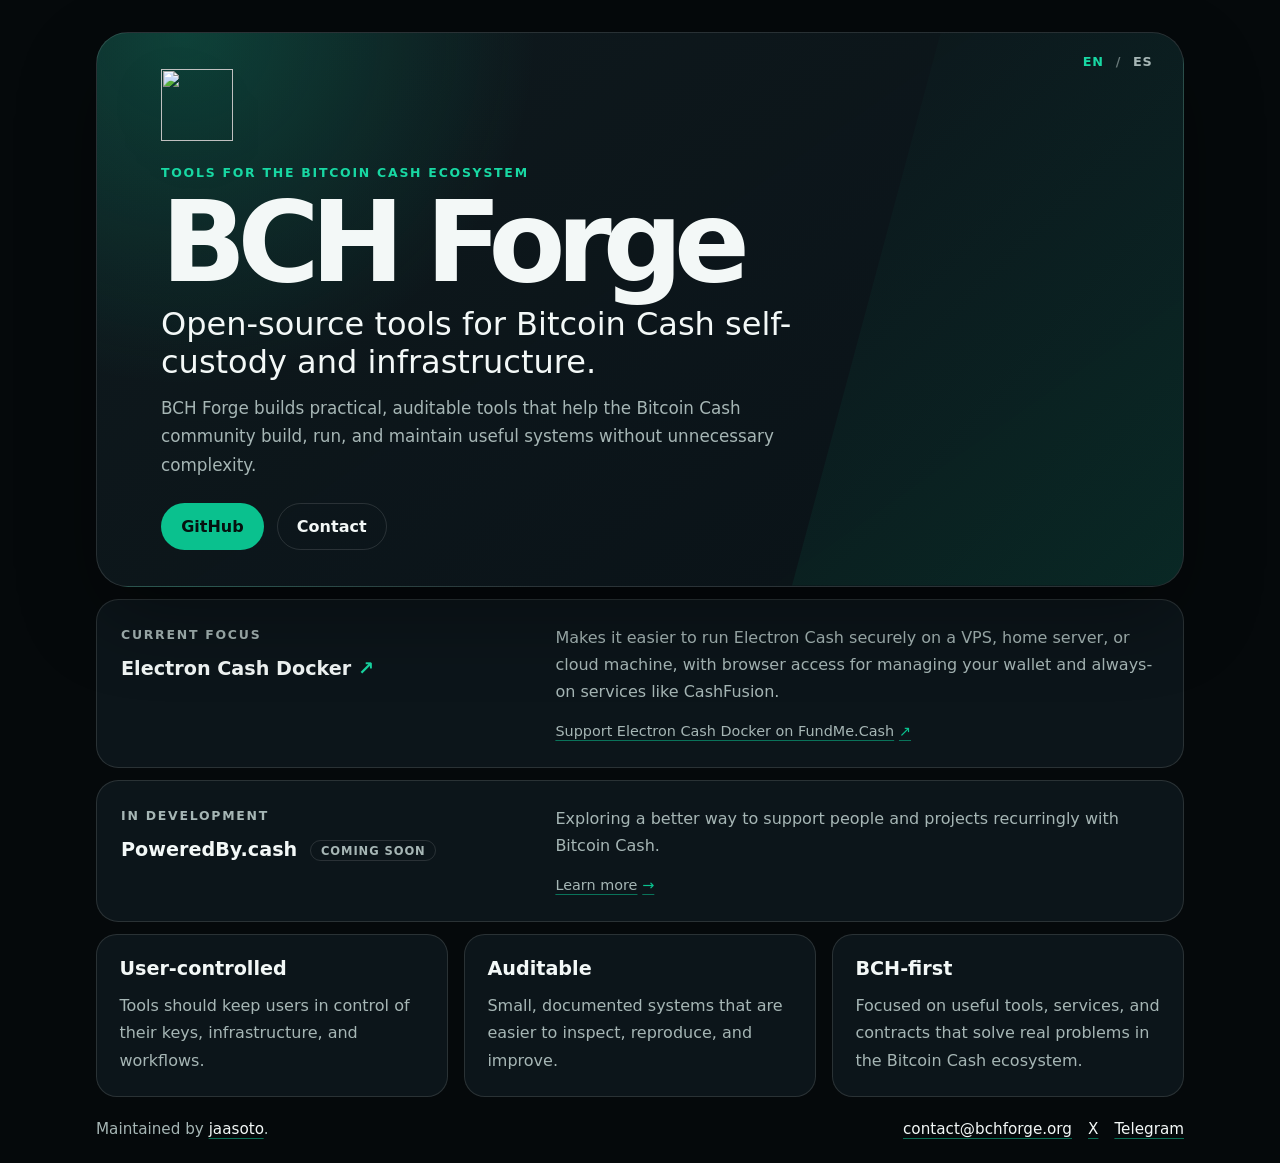
==== en/index.html @ 2e97a1b1 "feat: add English and Spanish site localization" ====
<!doctype html>
<html lang="en">
  <head>
    <meta charset="utf-8">
    <meta name="viewport" content="width=device-width, initial-scale=1">
    <meta
      name="description"
      content="BCH Forge builds open-source tools for Bitcoin Cash self-custody and infrastructure."
    >
    <meta property="og:type" content="website">
    <meta property="og:url" content="https://bchforge.org/en/">
    <meta property="og:title" content="BCH Forge">
    <meta
      property="og:description"
      content="Open-source tools for Bitcoin Cash self-custody and infrastructure."
    >
    <meta property="og:image" content="https://bchforge.org/assets/social-card.png">
    <meta property="og:locale" content="en_US">
    <meta property="og:locale:alternate" content="es_ES">
    <meta name="twitter:card" content="summary_large_image">
    <meta name="twitter:title" content="BCH Forge">
    <meta
      name="twitter:description"
      content="Open-source tools for Bitcoin Cash self-custody and infrastructure."
    >
    <meta name="twitter:image" content="https://bchforge.org/assets/social-card.png">
    <title>BCH Forge</title>
    <link rel="icon" href="/assets/favicon.svg" type="image/svg+xml">
    <link rel="apple-touch-icon" href="/assets/apple-touch-icon.png">
    <link rel="canonical" href="https://bchforge.org/en/">
    <link rel="alternate" hreflang="en" href="https://bchforge.org/en/">
    <link rel="alternate" hreflang="es" href="https://bchforge.org/es/">
    <link rel="alternate" hreflang="x-default" href="https://bchforge.org/en/">
    <link rel="stylesheet" href="/styles.css">
  </head>
  <body>
    <main class="page-shell">
      <section class="hero" aria-labelledby="hero-title">
        <nav class="lang-nav" aria-label="Language">
          <a href="/en/" hreflang="en" aria-current="page">EN</a>
          <span aria-hidden="true">/</span>
          <a href="/es/" hreflang="es">ES</a>
        </nav>
        <img class="brand-mark" src="/assets/mark.svg" alt="" width="96" height="96">
        <p class="eyebrow">Tools for the Bitcoin Cash ecosystem</p>
        <h1 id="hero-title">BCH Forge</h1>
        <p class="tagline">Open-source tools for Bitcoin Cash self-custody and infrastructure.</p>
        <p class="intro">
          BCH Forge builds practical, auditable tools that help the Bitcoin Cash
          community build, run, and maintain useful systems without unnecessary complexity.
        </p>
        <div class="actions" aria-label="Primary links">
          <a class="button primary" href="https://github.com/bchforge">GitHub</a>
          <a class="button" href="mailto:contact@bchforge.org">Contact</a>
        </div>
      </section>

      <section class="panel" aria-labelledby="focus-title">
        <div>
          <p class="section-label">Current focus</p>
          <h2 id="focus-title">
            <a href="https://github.com/bchforge/electron-cash-docker">
              Electron Cash Docker <span aria-hidden="true">&#8599;</span>
            </a>
          </h2>
        </div>
        <div class="focus-content">
          <p>
            Makes it easier to run Electron Cash securely on a VPS, home server, or
            cloud machine, with browser access for managing your wallet and always-on
            services like CashFusion.
          </p>
          <a class="funding-link" href="https://fundme.cash/campaign/154">
            Support Electron Cash Docker on FundMe.Cash
            <span aria-hidden="true">&#8599;</span>
          </a>
        </div>
      </section>

      <section class="panel" aria-labelledby="next-title">
        <div>
          <p class="section-label">In development</p>
          <h2 id="next-title">
            PoweredBy.cash
            <span class="status-badge">Coming soon</span>
          </h2>
        </div>
        <div class="focus-content">
          <p>
            Exploring a better way to support people and projects recurringly
            with Bitcoin Cash.
          </p>
          <a class="funding-link" href="https://poweredby.cash" rel="noopener noreferrer">
            Learn more
            <span aria-hidden="true">&#8594;</span>
          </a>
        </div>
      </section>

      <section class="grid" aria-label="BCH Forge principles">
        <article>
          <h2>User-controlled</h2>
          <p>Tools should keep users in control of their keys, infrastructure, and workflows.</p>
        </article>
        <article>
          <h2>Auditable</h2>
          <p>Small, documented systems that are easier to inspect, reproduce, and improve.</p>
        </article>
        <article>
          <h2>BCH-first</h2>
          <p>Focused on useful tools, services, and contracts that solve real problems in the Bitcoin Cash ecosystem.</p>
        </article>
      </section>

      <footer>
        <span>Maintained by <a href="https://github.com/jaasoto">jaasoto</a>.</span>
        <span class="footer-links">
          <a href="mailto:contact@bchforge.org">contact@bchforge.org</a>
          <a href="https://x.com/bchforge" rel="noopener noreferrer">X</a>
          <a href="https://t.me/bchforge" rel="noopener noreferrer">Telegram</a>
        </span>
      </footer>
    </main>
  </body>
</html>
---- styles.css ----
:root {
  color-scheme: dark;
  --bg: #081114;
  --panel: #101b20;
  --panel-strong: #14252b;
  --text: #f3f8f7;
  --muted: #a6b6b5;
  --line: rgba(255, 255, 255, 0.12);
  --accent: #0ac18e;
  --accent-strong: #18d8a3;
  --shadow: rgba(0, 0, 0, 0.32);
}

* {
  box-sizing: border-box;
}

body {
  min-height: 100vh;
  margin: 0;
  color: var(--text);
  font-family:
    Inter, ui-sans-serif, system-ui, -apple-system, BlinkMacSystemFont, "Segoe UI",
    sans-serif;
  background: #05090b;
}

a {
  color: inherit;
}

.page-shell {
  width: min(68rem, calc(100% - 2rem));
  margin: 0 auto;
  padding: 2rem 0 1.25rem;
}

.hero {
  position: relative;
  overflow: hidden;
  padding: 2.25rem 4rem;
  border: 1px solid var(--line);
  border-radius: 2rem;
  background:
    radial-gradient(circle at 8% 0%, rgba(10, 193, 142, 0.24), transparent 22rem),
    linear-gradient(145deg, rgba(16, 27, 32, 0.94), rgba(10, 20, 24, 0.88));
  box-shadow: 0 2rem 5rem var(--shadow);
}

.hero::before {
  position: absolute;
  inset: 0 0 0 auto;
  width: 36%;
  background: linear-gradient(135deg, transparent 0%, rgba(10, 193, 142, 0.12) 100%);
  clip-path: polygon(38% 0, 100% 0, 100% 100%, 0 100%);
  content: "";
  pointer-events: none;
}

.hero > * {
  position: relative;
  z-index: 1;
}

.brand-mark {
  display: block;
  width: 4.5rem;
  height: 4.5rem;
  margin-bottom: 1.5rem;
  filter: drop-shadow(0 1.4rem 1.7rem rgba(0, 0, 0, 0.22));
}

.eyebrow,
.section-label {
  margin: 0 0 0.75rem;
  color: var(--accent-strong);
  font-size: 0.78rem;
  font-weight: 700;
  letter-spacing: 0.14em;
  text-transform: uppercase;
}

h1,
h2,
p {
  margin-top: 0;
}

h1 {
  margin-bottom: 0.75rem;
  font-size: clamp(3.4rem, 10vw, 7rem);
  line-height: 0.9;
  letter-spacing: -0.08em;
}

h2 {
  margin-bottom: 0.75rem;
  font-size: 1.2rem;
}

#focus-title a {
  text-decoration: none;
  transition: color 150ms ease;
}

#focus-title a span,
#focus-title a:hover {
  color: var(--accent-strong);
}

#focus-title a:focus-visible {
  outline: 2px solid var(--accent-strong);
  outline-offset: 0.25rem;
}

.status-badge {
  display: inline-block;
  margin-left: 0.4rem;
  padding: 0.15rem 0.6rem;
  border: 1px solid var(--line);
  border-radius: 999px;
  color: var(--muted);
  font-size: 0.72rem;
  font-weight: 700;
  letter-spacing: 0.08em;
  text-transform: uppercase;
  vertical-align: middle;
}

.focus-content p {
  margin-bottom: 1rem;
}

.funding-link {
  display: inline-flex;
  align-items: baseline;
  gap: 0.3rem;
  color: var(--muted);
  font-size: 0.9rem;
  line-height: 1.5;
  text-decoration-color: rgba(10, 193, 142, 0.55);
  text-underline-offset: 0.25rem;
  transition: color 150ms ease;
}

.funding-link span {
  color: var(--accent);
}

.funding-link:hover {
  color: var(--accent-strong);
}

.funding-link:focus-visible {
  outline: 2px solid var(--accent-strong);
  outline-offset: 0.25rem;
}

.tagline {
  max-width: 44rem;
  margin-bottom: 0.75rem;
  color: var(--text);
  font-size: clamp(1.35rem, 3vw, 2rem);
  line-height: 1.2;
}

.intro,
.panel p,
.grid p,
footer {
  color: var(--muted);
  line-height: 1.7;
}

.intro {
  max-width: 42rem;
  margin-bottom: 1.5rem;
  font-size: 1.05rem;
}

.actions {
  display: flex;
  flex-wrap: wrap;
  gap: 0.8rem;
}

.button {
  display: inline-flex;
  align-items: center;
  justify-content: center;
  min-height: 2.9rem;
  padding: 0 1.2rem;
  border: 1px solid var(--line);
  border-radius: 999px;
  color: var(--text);
  font-weight: 700;
  text-decoration: none;
  transition: transform 150ms ease, border-color 150ms ease, background 150ms ease;
}

.button:hover,
.button:focus-visible {
  border-color: rgba(10, 193, 142, 0.64);
  background: rgba(255, 255, 255, 0.06);
  transform: translateY(-1px);
}

.button.primary {
  border-color: transparent;
  color: #06110f;
  background: var(--accent);
}

.panel,
.grid article {
  border: 1px solid var(--line);
  background: rgba(16, 27, 32, 0.72);
}

.panel {
  display: grid;
  grid-template-columns: minmax(14rem, 0.8fr) minmax(0, 1.2fr);
  gap: 2rem;
  margin-top: 0.75rem;
  padding: 1.5rem;
  border-radius: 1.4rem;
}

.panel p:last-child,
.grid p:last-child {
  margin-bottom: 0;
}

.grid {
  display: grid;
  grid-template-columns: repeat(3, 1fr);
  gap: 1rem;
  margin-top: 0.75rem;
}

.grid article {
  min-height: 10rem;
  padding: 1.4rem;
  border-radius: 1.3rem;
}

footer {
  display: flex;
  flex-wrap: wrap;
  justify-content: space-between;
  align-items: center;
  gap: 1rem;
  padding: 1.25rem 0 0;
  font-size: 0.95rem;
}

.footer-links {
  display: inline-flex;
  flex-wrap: wrap;
  gap: 1rem;
}

footer a {
  color: var(--text);
  text-decoration-color: rgba(10, 193, 142, 0.55);
  text-underline-offset: 0.25rem;
}

@media (max-width: 760px) {
  .page-shell {
    width: min(100% - 1rem, 68rem);
    padding-top: 0.5rem;
  }

  .hero,
  .panel,
  .grid article {
    border-radius: 1.2rem;
  }

  .hero {
    padding: 2rem 1.2rem;
  }

  .brand-mark {
    width: 4rem;
    height: 4rem;
    margin-bottom: 1.2rem;
  }

  .panel,
  .grid {
    grid-template-columns: 1fr;
  }

  .panel {
    gap: 0.5rem;
    padding: 1.3rem;
  }

  .button {
    width: 100%;
  }
}

.lang-nav {
  position: absolute;
  top: 1.1rem;
  right: 1.5rem;
  z-index: 2;
  display: inline-flex;
  align-items: center;
  gap: 0.35rem;
  font-size: 0.8rem;
  font-weight: 700;
  letter-spacing: 0.06em;
}

.lang-nav a {
  padding: 0.2rem 0.4rem;
  border-radius: 0.5rem;
  color: var(--muted);
  text-decoration: none;
  transition: color 150ms ease;
}

.lang-nav a:hover {
  color: var(--text);
}

.lang-nav a:focus-visible {
  outline: 2px solid var(--accent-strong);
  outline-offset: 0.15rem;
}

.lang-nav a[aria-current="page"] {
  color: var(--accent-strong);
}

.lang-nav span {
  color: var(--muted);
  opacity: 0.6;
}

@media (max-width: 760px) {
  .lang-nav {
    top: 0.9rem;
    right: 1.2rem;
  }
}
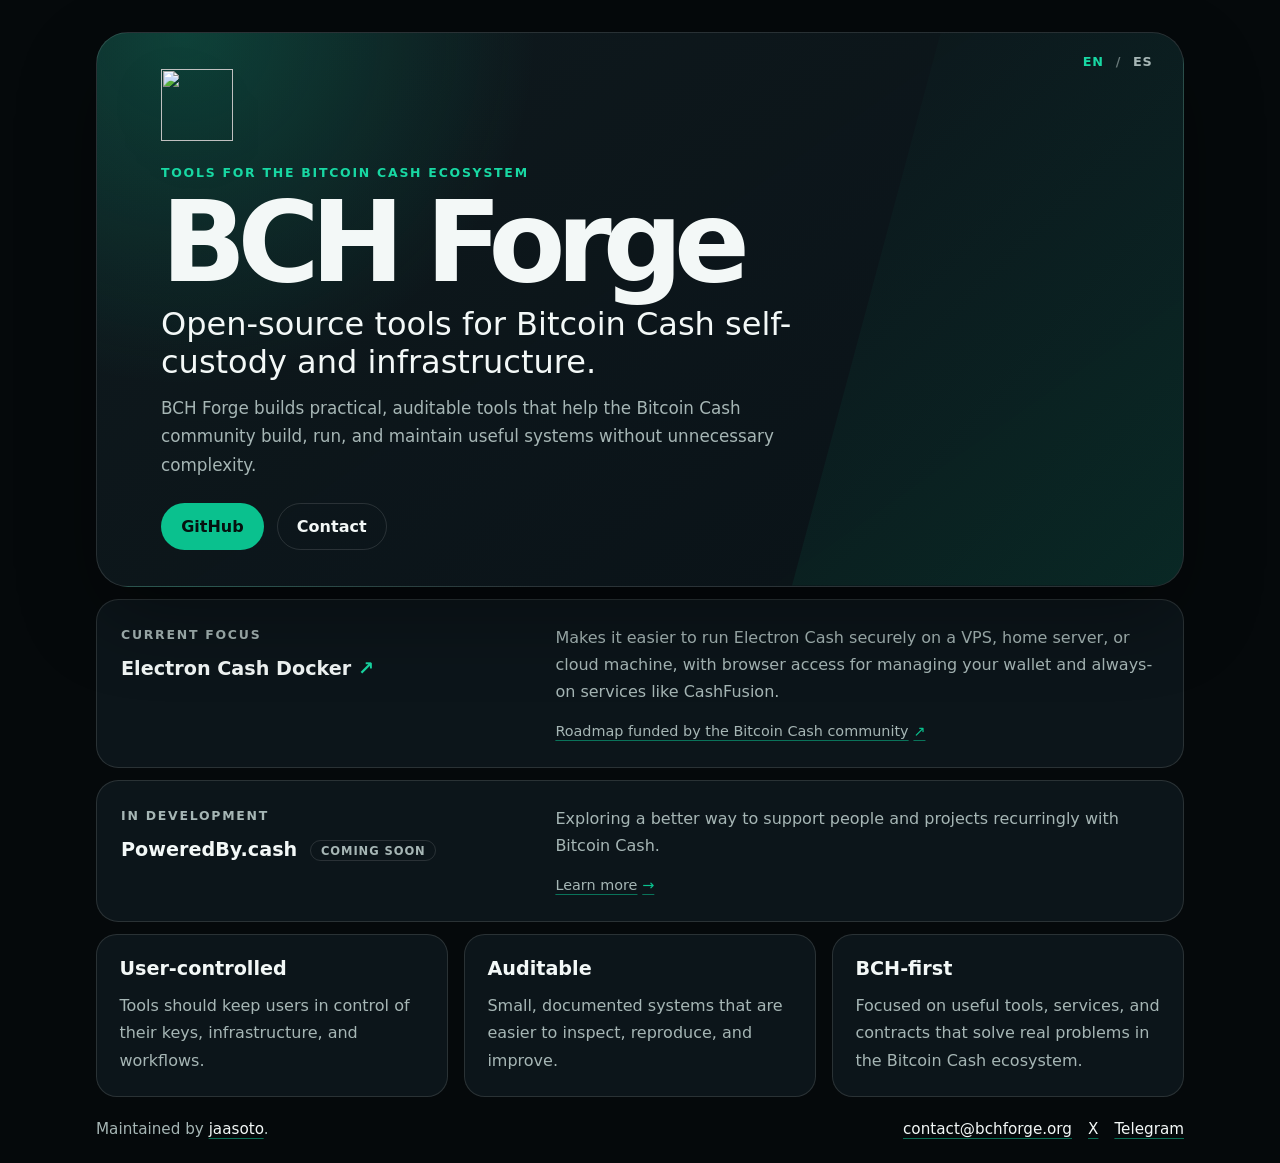
==== commit 1d4d1303: "docs: update Electron Cash Docker funding link" ====
--- a/en/index.html
+++ b/en/index.html
@@ -71,7 +71,7 @@
             services like CashFusion.
           </p>
           <a class="funding-link" href="https://fundme.cash/campaign/154">
-            Support Electron Cash Docker on FundMe.Cash
+            Roadmap funded by the Bitcoin Cash community
             <span aria-hidden="true">&#8599;</span>
           </a>
         </div>
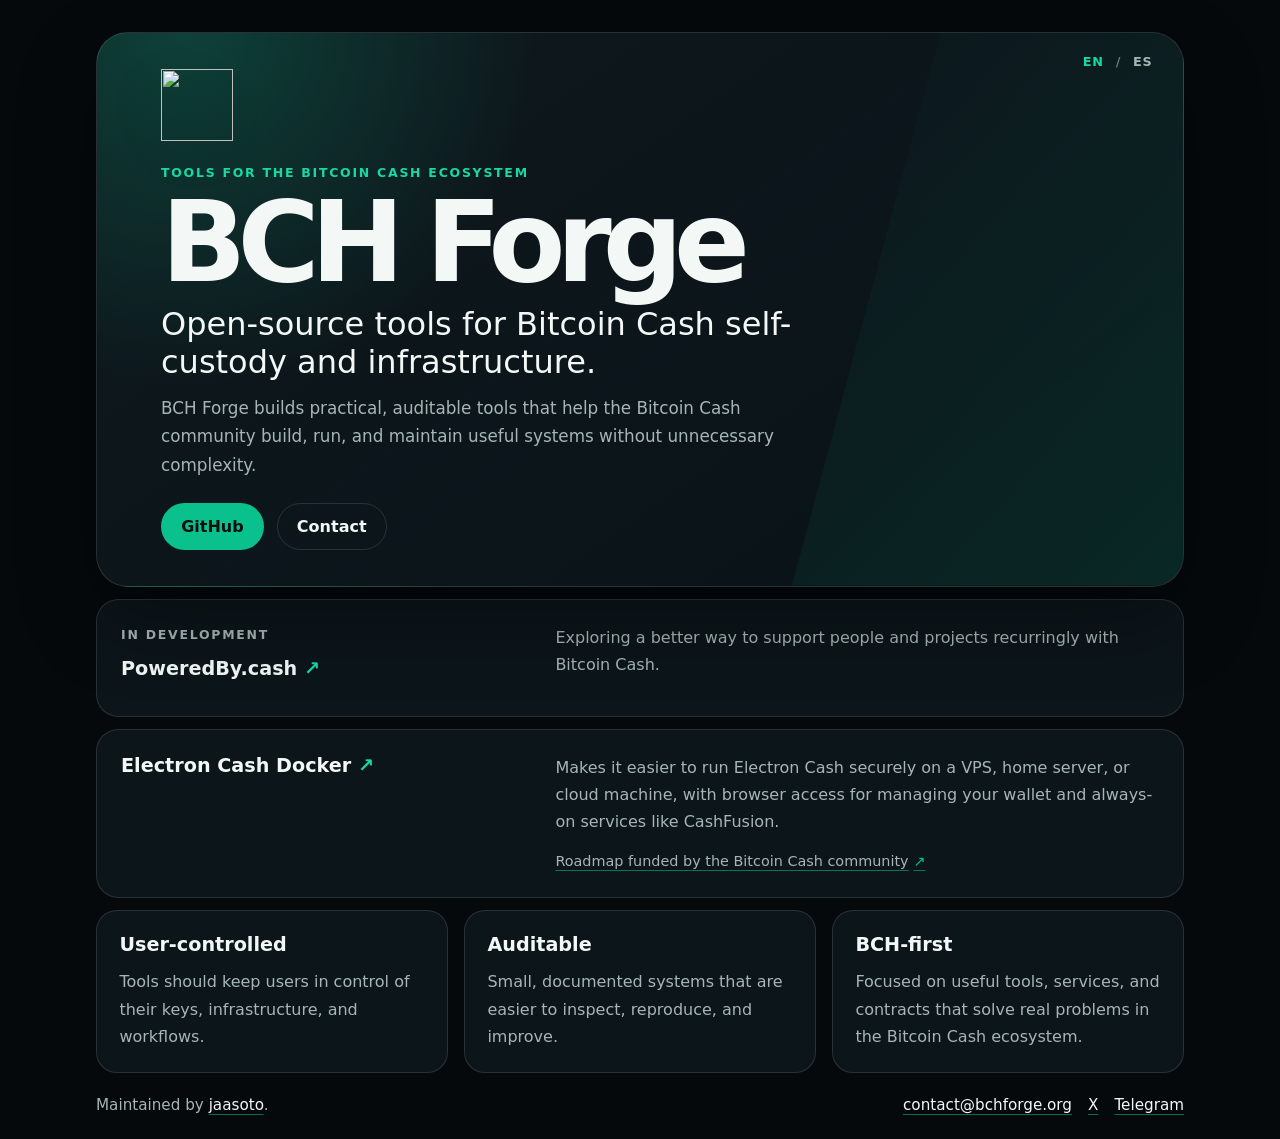
==== commit 45d1aefd: "feat(site): prioritize PoweredBy.cash on homepage" ====
--- a/en/index.html
+++ b/en/index.html
@@ -55,9 +55,25 @@
         </div>
       </section>
 
+      <section class="panel" aria-labelledby="next-title">
+        <div>
+          <p class="section-label">In development</p>
+          <h2 id="next-title">
+            <a href="https://poweredby.cash" rel="noopener noreferrer">
+              PoweredBy.cash <span aria-hidden="true">&#8599;</span>
+            </a>
+          </h2>
+        </div>
+        <div class="focus-content">
+          <p>
+            Exploring a better way to support people and projects recurringly
+            with Bitcoin Cash.
+          </p>
+        </div>
+      </section>
+
       <section class="panel" aria-labelledby="focus-title">
         <div>
-          <p class="section-label">Current focus</p>
           <h2 id="focus-title">
             <a href="https://github.com/bchforge/electron-cash-docker">
               Electron Cash Docker <span aria-hidden="true">&#8599;</span>
@@ -73,26 +89,6 @@
           <a class="funding-link" href="https://fundme.cash/campaign/154">
             Roadmap funded by the Bitcoin Cash community
             <span aria-hidden="true">&#8599;</span>
-          </a>
-        </div>
-      </section>
-
-      <section class="panel" aria-labelledby="next-title">
-        <div>
-          <p class="section-label">In development</p>
-          <h2 id="next-title">
-            PoweredBy.cash
-            <span class="status-badge">Coming soon</span>
-          </h2>
-        </div>
-        <div class="focus-content">
-          <p>
-            Exploring a better way to support people and projects recurringly
-            with Bitcoin Cash.
-          </p>
-          <a class="funding-link" href="https://poweredby.cash" rel="noopener noreferrer">
-            Learn more
-            <span aria-hidden="true">&#8594;</span>
           </a>
         </div>
       </section>
--- a/styles.css
+++ b/styles.css
@@ -98,17 +98,21 @@
   font-size: 1.2rem;
 }
 
-#focus-title a {
+#focus-title a,
+#next-title a {
   text-decoration: none;
   transition: color 150ms ease;
 }
 
 #focus-title a span,
-#focus-title a:hover {
+#next-title a span,
+#focus-title a:hover,
+#next-title a:hover {
   color: var(--accent-strong);
 }
 
-#focus-title a:focus-visible {
+#focus-title a:focus-visible,
+#next-title a:focus-visible {
   outline: 2px solid var(--accent-strong);
   outline-offset: 0.25rem;
 }
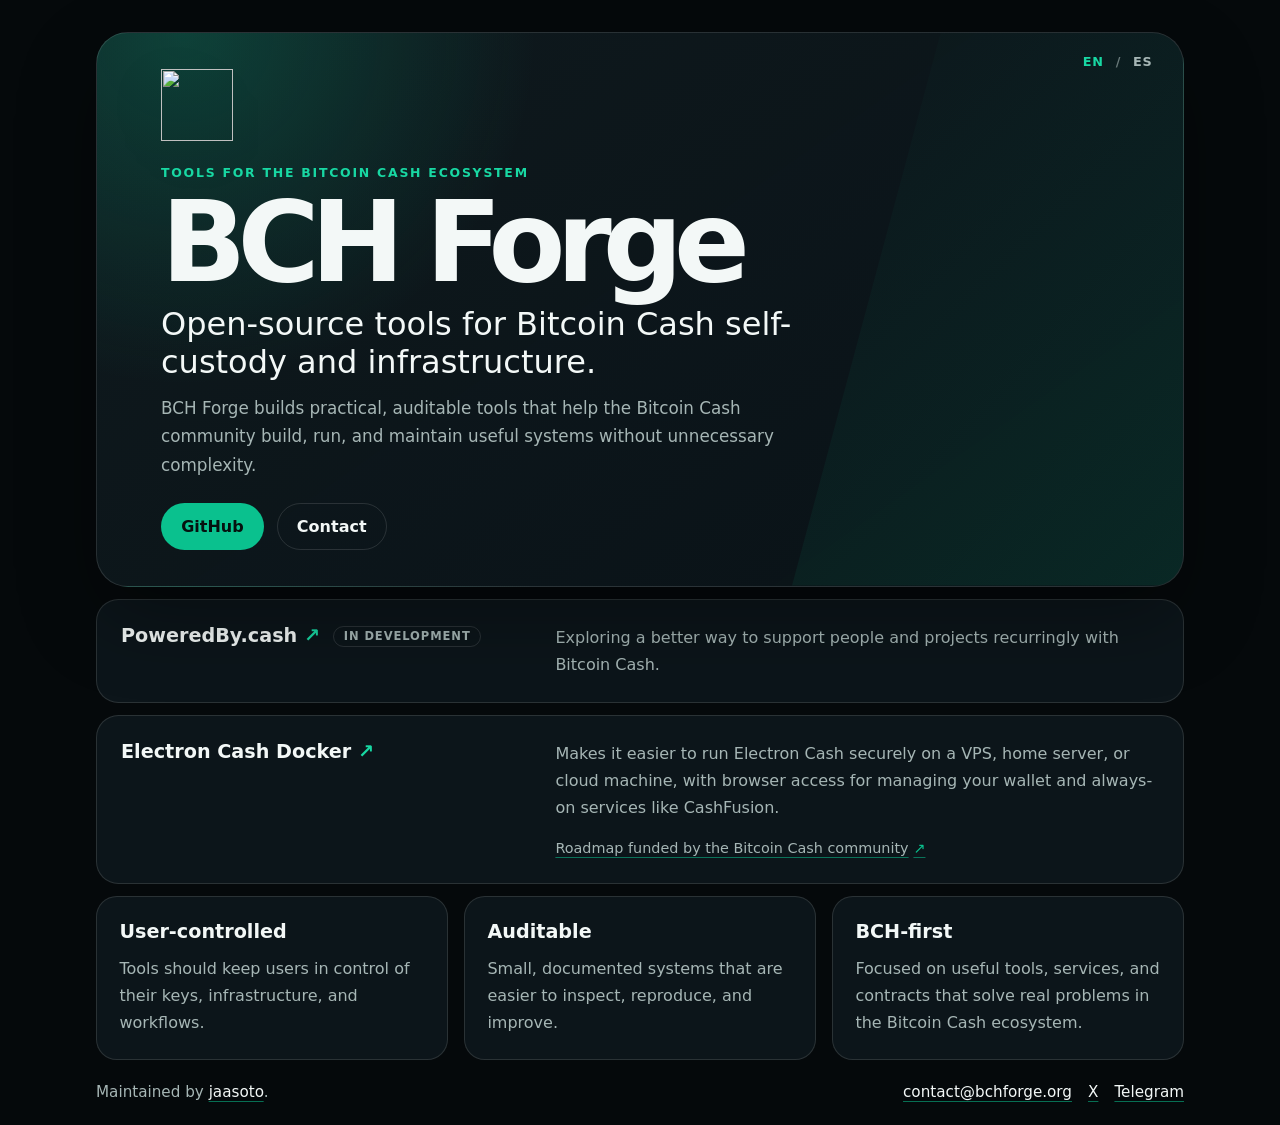
==== commit e82e944e: "feat(site): prioritize PoweredBy.cash on homepage" ====
--- a/en/index.html
+++ b/en/index.html
@@ -57,11 +57,11 @@
 
       <section class="panel" aria-labelledby="next-title">
         <div>
-          <p class="section-label">In development</p>
           <h2 id="next-title">
             <a href="https://poweredby.cash" rel="noopener noreferrer">
               PoweredBy.cash <span aria-hidden="true">&#8599;</span>
             </a>
+            <span class="status-badge">IN DEVELOPMENT</span>
           </h2>
         </div>
         <div class="focus-content">
